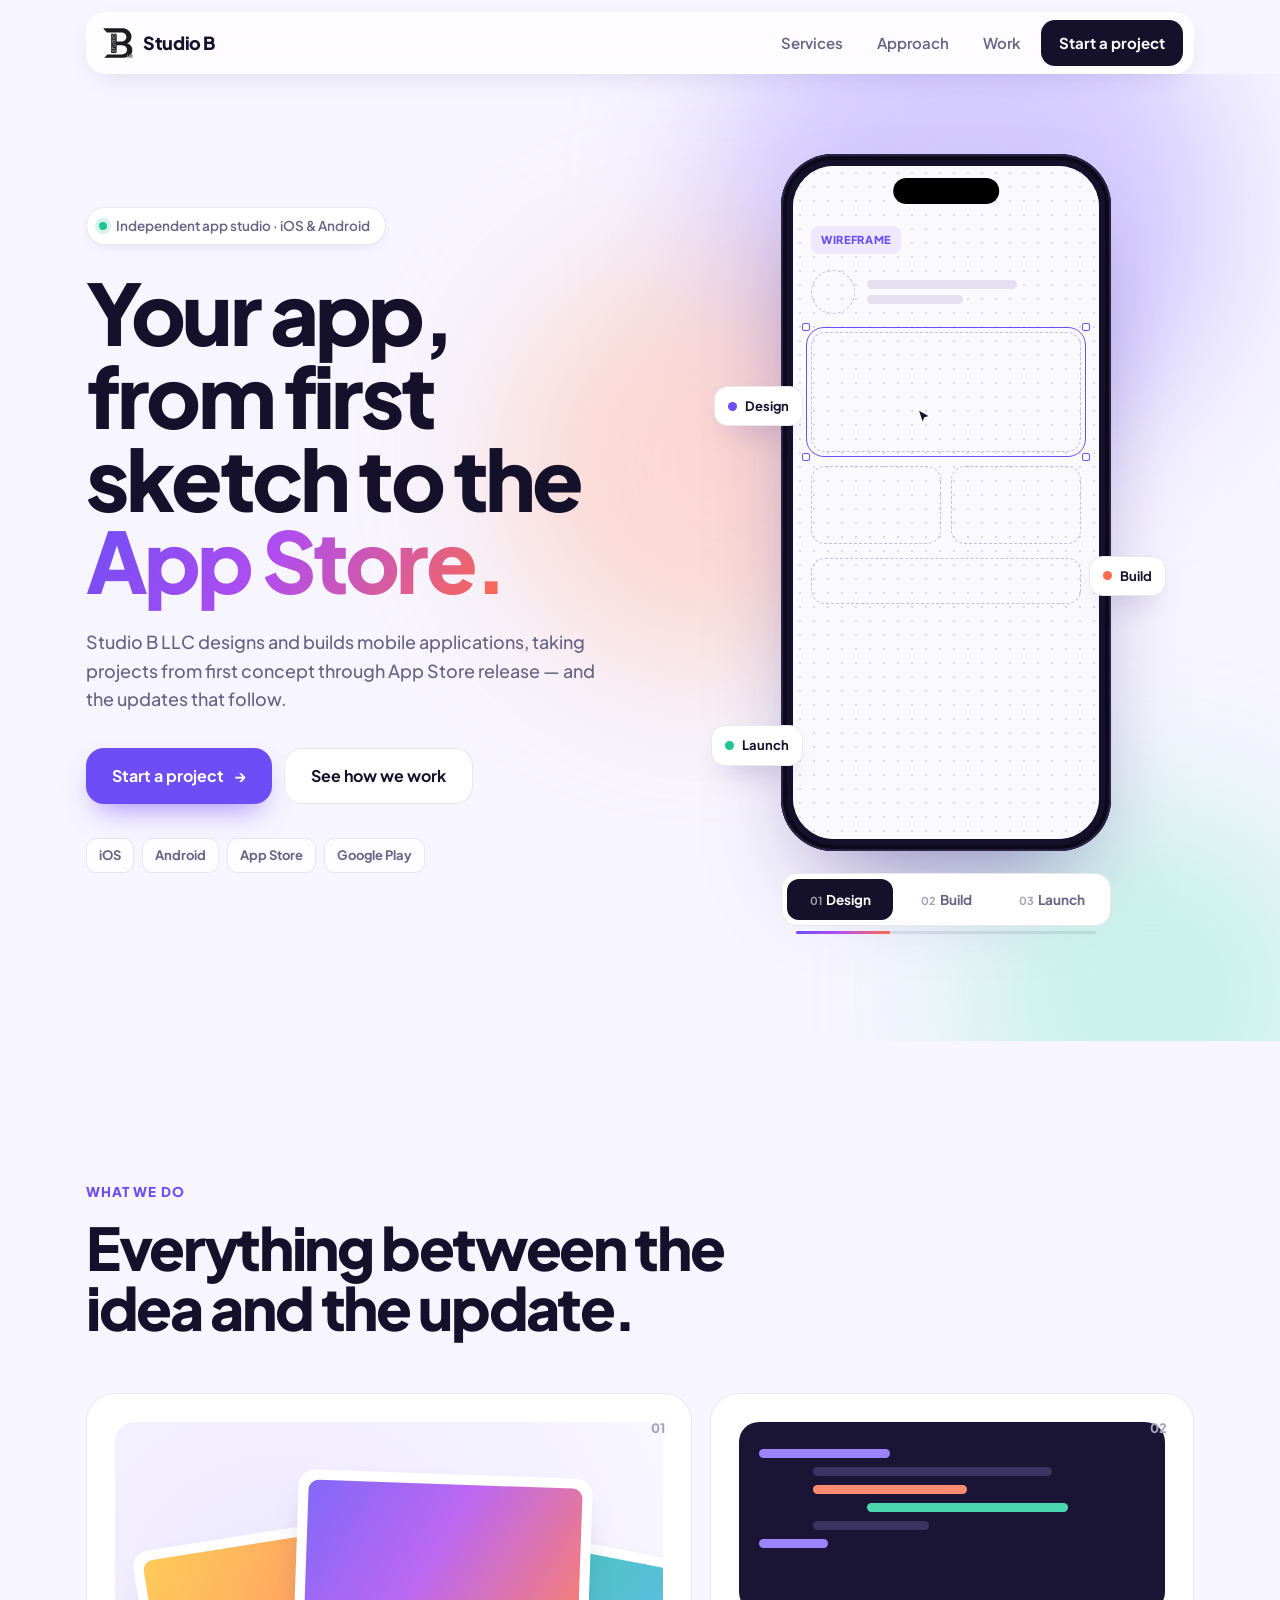
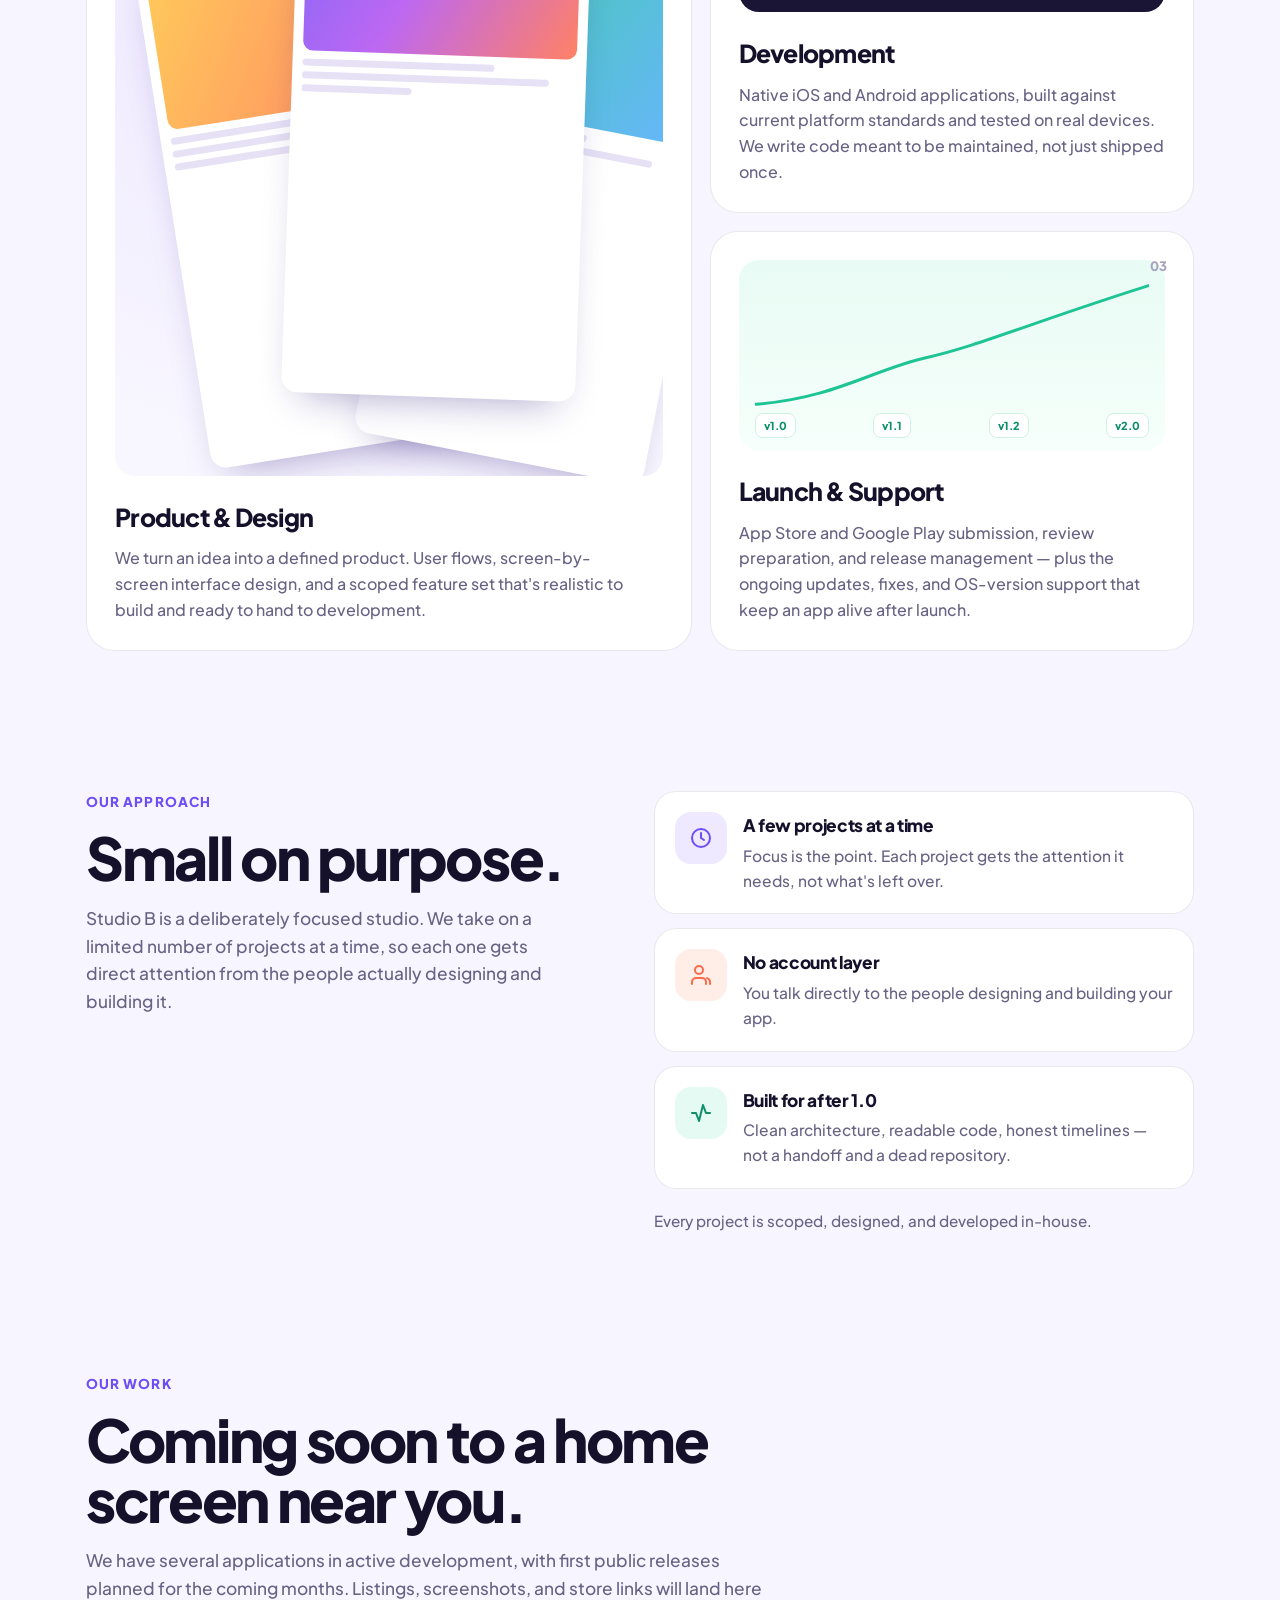
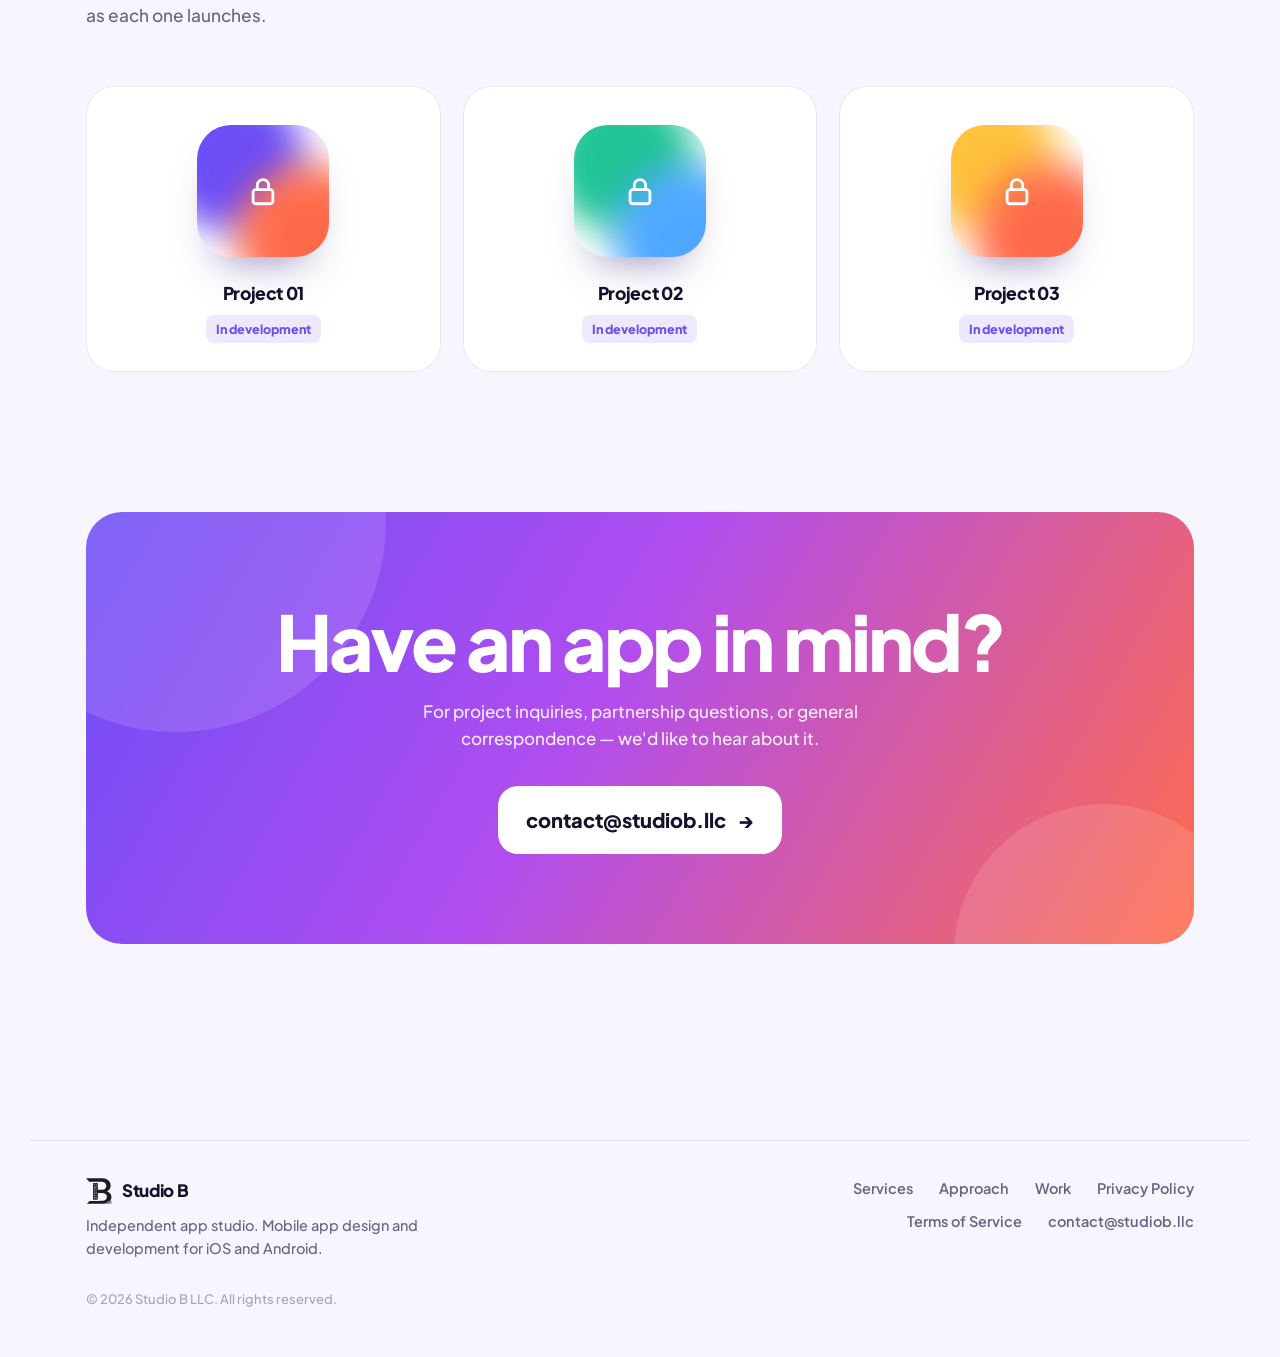
==== index.html @ fb76fb8b "Add Studio B LLC website (Stage design) Static site for www.studiob.llc, hosted on GitHub Pages: - H" ====
<!DOCTYPE html>
<html lang="en">
<head>
<meta charset="utf-8">
<meta name="viewport" content="width=device-width, initial-scale=1">
<title>Studio B LLC — Mobile app design &amp; development</title>
<meta name="description" content="Studio B LLC is an independent app studio. We design and build iOS and Android apps, taking projects from first concept through App Store release and the updates that follow.">
<link rel="canonical" href="https://www.studiob.llc/">
<meta name="theme-color" content="#F7F5FF">

<link rel="icon" href="favicon.ico" sizes="48x48">
<link rel="icon" href="favicon.svg" type="image/svg+xml">
<link rel="apple-touch-icon" href="apple-touch-icon.png">

<meta property="og:type" content="website">
<meta property="og:site_name" content="Studio B LLC">
<meta property="og:title" content="Studio B LLC — Your app, from first sketch to the App Store">
<meta property="og:description" content="An independent app studio designing and building iOS and Android apps — from first concept through release, and the updates that follow.">
<meta property="og:url" content="https://www.studiob.llc/">
<meta property="og:image" content="https://www.studiob.llc/assets/img/og-image.png">
<meta property="og:image:width" content="1200">
<meta property="og:image:height" content="630">
<meta property="og:image:alt" content="Studio B LLC logo beside the line: Your app, from first sketch to the App Store.">
<meta name="twitter:card" content="summary_large_image">

<link rel="preconnect" href="https://fonts.googleapis.com">
<link rel="preconnect" href="https://fonts.gstatic.com" crossorigin>
<link href="https://fonts.googleapis.com/css2?family=Plus+Jakarta+Sans:wght@400;500;600;700;800&amp;display=swap" rel="stylesheet">
<link rel="stylesheet" href="assets/css/site.css">
<script>document.documentElement.classList.add('js')</script>
<script src="assets/js/site.js" defer></script>
<script src="assets/js/home.js" defer></script>

<script type="application/ld+json">
{
  "@context": "https://schema.org",
  "@type": "Organization",
  "name": "Studio B LLC",
  "url": "https://www.studiob.llc/",
  "logo": "https://www.studiob.llc/logo.png",
  "email": "contact@studiob.llc",
  "description": "Independent app studio designing and building iOS and Android applications."
}
</script>
</head>
<body>
<a class="skip" href="#main">Skip to content</a>

<header class="nav">
  <div class="nav-in">
    <a href="./" class="brand" aria-label="Studio B LLC, home"><img src="assets/mark-two-tone.svg" alt="" width="30" height="30"><span>Studio B</span></a>
    <nav class="links" aria-label="Primary">
      <a href="#services">Services</a><a href="#approach">Approach</a><a href="#work">Work</a>
      <a class="cta" href="mailto:contact@studiob.llc?subject=Project%20inquiry">Start a project</a>
    </nav>
  </div>
</header>

<main id="main">
<section class="hero">
  <div class="blobs" aria-hidden="true"><i></i><i></i><i></i></div>
  <div class="wrap hero-grid">
    <div>
      <p class="chip"><span class="live" aria-hidden="true"></span>Independent app studio · iOS &amp; Android</p>
      <h1>Your app, from first sketch to the <span class="grad-text">App Store.</span></h1>
      <p class="lede">Studio B LLC designs and builds mobile applications, taking projects from first concept through App Store release — and the updates that follow.</p>
      <div class="ctas">
        <a class="btn btn-primary" href="mailto:contact@studiob.llc?subject=Project%20inquiry">Start a project <span aria-hidden="true">→</span></a>
        <a class="btn btn-soft" href="#services">See how we work</a>
      </div>
      <ul class="plats" aria-label="Platforms">
        <li>iOS</li><li>Android</li><li>App Store</li><li>Google Play</li>
      </ul>
    </div>

    <div class="stagebox">
      <p class="sr-only">Animated illustration of an app moving from a wireframe design, to a built interface, to store review. The buttons below it show each stage; choosing one stops the animation.</p>
      <div class="float f1" aria-hidden="true"><i></i>Design</div>
      <div class="float f2" aria-hidden="true"><i></i>Build</div>
      <div class="float f3" aria-hidden="true"><i></i>Launch</div>
      <div class="phone" aria-hidden="true">
        <div class="island"></div>
        <div class="screen">
          <div class="st st-design on">
            <span class="st-label">Wireframe</span>
            <div class="wf-row"><div class="wf wf-av d1"></div><div class="wf-lines"><i class="d1"></i><i class="d2"></i></div></div>
            <div class="wf wf-hero d2"><div class="sel"><b></b><b></b><b></b><b></b></div></div>
            <div class="wf-grid"><div class="wf d3"></div><div class="wf d4"></div></div>
            <div class="wf wf-btn d5"></div>
            <svg class="cursor" viewBox="0 0 24 24"><path d="M4 2l16 9-7 2-3 7z" fill="#15112B" stroke="#fff" stroke-width="1.5"/></svg>
          </div>
          <div class="st st-build">
            <span class="st-label">Building</span>
            <div class="ui-top"><div class="ui-av"></div><div><b>Good morning</b><small>Here's your week</small></div></div>
            <div class="ui-hero"><small>This week</small><strong>12.4k</strong><div class="bars"><i></i><i></i><i></i><i></i><i></i></div></div>
            <div class="ui-grid"><div class="ui-tile t1">Sync<div class="tog"></div></div><div class="ui-tile t2">Streak<b>7 days</b></div></div>
            <div class="ui-btn">Continue</div>
            <div class="toast"><i>✓</i>Build succeeded · iOS &amp; Android</div>
          </div>
          <div class="st st-launch">
            <span class="st-label">Store review</span>
            <div class="listing">
              <div class="appicon"><svg viewBox="0 0 24 24"><path d="M12 2l2.4 6.6L21 11l-6.6 2.4L12 20l-2.4-6.6L3 11l6.6-2.4z"/></svg></div>
              <div><b>Your App</b><small>iOS · Android</small></div><span class="get">GET</span>
            </div>
            <ul class="checks">
              <li><i>✓</i>Store screenshots</li>
              <li><i>✓</i>Privacy details</li>
              <li><i>✓</i>Release notes</li>
              <li><i>✓</i>Submitted for review</li>
            </ul>
            <div class="status">Ready to ship</div>
            <div class="confetti"></div>
          </div>
        </div>
      </div>
      <div class="switch" role="group" aria-label="Show demo stage">
        <span class="pill" aria-hidden="true"></span>
        <button type="button" aria-pressed="true"><span aria-hidden="true">01</span>Design</button>
        <button type="button" aria-pressed="false"><span aria-hidden="true">02</span>Build</button>
        <button type="button" aria-pressed="false"><span aria-hidden="true">03</span>Launch</button>
        <span class="prog" aria-hidden="true"><i></i></span>
      </div>
    </div>
  </div>
</section>

<section class="section" id="services" aria-labelledby="services-h">
  <div class="wrap">
    <div data-reveal>
      <p class="eyebrow">What we do</p>
      <h2 id="services-h">Everything between the idea and the update.</h2>
    </div>
    <div class="bento">
      <article class="b b1" data-reveal>
        <span class="num" aria-hidden="true">01</span>
        <div class="art" aria-hidden="true">
          <div class="sheetcard sc1"><div class="blk"></div><i style="width:80%"></i><i style="width:55%"></i><i style="width:70%"></i></div>
          <div class="sheetcard sc2"><div class="blk"></div><i style="width:70%"></i><i style="width:90%"></i><i style="width:40%"></i></div>
          <div class="sheetcard sc3"><div class="blk"></div><i style="width:60%"></i><i style="width:85%"></i><i style="width:50%"></i></div>
        </div>
        <h3>Product &amp; Design</h3>
        <p>We turn an idea into a defined product. User flows, screen-by-screen interface design, and a scoped feature set that's realistic to build and ready to hand to development.</p>
      </article>
      <article class="b b2" data-reveal>
        <span class="num" aria-hidden="true">02</span>
        <div class="art code" aria-hidden="true">
          <i class="k" style="width:34%"></i><i class="g" style="width:62%;margin-left:14%"></i><i class="s" style="width:40%;margin-left:14%"></i>
          <i class="m" style="width:52%;margin-left:28%"></i><i class="g" style="width:30%;margin-left:14%"></i><i class="k" style="width:18%"></i>
        </div>
        <h3>Development</h3>
        <p>Native iOS and Android applications, built against current platform standards and tested on real devices. We write code meant to be maintained, not just shipped once.</p>
      </article>
      <article class="b b3" data-reveal>
        <span class="num" aria-hidden="true">03</span>
        <div class="art" aria-hidden="true">
          <svg viewBox="0 0 300 120" preserveAspectRatio="none"><path d="M0 110 C60 105 90 80 130 70 S210 40 300 8" fill="none" stroke="#1FC495" stroke-width="3" stroke-linecap="round" vector-effect="non-scaling-stroke"/></svg>
          <div class="vers"><span>v1.0</span><span>v1.1</span><span>v1.2</span><span>v2.0</span></div>
        </div>
        <h3>Launch &amp; Support</h3>
        <p>App Store and Google Play submission, review preparation, and release management — plus the ongoing updates, fixes, and OS-version support that keep an app alive after launch.</p>
      </article>
    </div>
  </div>
</section>

<section class="section tight" id="approach" aria-labelledby="approach-h">
  <div class="wrap ap">
    <div data-reveal>
      <p class="eyebrow">Our approach</p>
      <h2 id="approach-h">Small on purpose.</h2>
      <p class="sec-sub">Studio B is a deliberately focused studio. We take on a limited number of projects at a time, so each one gets direct attention from the people actually designing and building it.</p>
    </div>
    <div class="feats" data-reveal>
      <div class="feat">
        <div class="ic" aria-hidden="true"><svg viewBox="0 0 24 24"><circle cx="12" cy="12" r="9"/><path d="M12 7v5l3 2"/></svg></div>
        <div><h3>A few projects at a time</h3><p>Focus is the point. Each project gets the attention it needs, not what's left over.</p></div>
      </div>
      <div class="feat">
        <div class="ic" aria-hidden="true"><svg viewBox="0 0 24 24"><path d="M17 21v-2a4 4 0 0 0-4-4H7a4 4 0 0 0-4 4v2"/><circle cx="10" cy="7" r="4"/><path d="M21 21v-2a4 4 0 0 0-3-3.9"/></svg></div>
        <div><h3>No account layer</h3><p>You talk directly to the people designing and building your app.</p></div>
      </div>
      <div class="feat">
        <div class="ic" aria-hidden="true"><svg viewBox="0 0 24 24"><path d="M3 12h4l3 8 4-16 3 8h4"/></svg></div>
        <div><h3>Built for after 1.0</h3><p>Clean architecture, readable code, honest timelines — not a handoff and a dead repository.</p></div>
      </div>
      <p class="inhouse">Every project is scoped, designed, and developed in-house.</p>
    </div>
  </div>
</section>

<section class="section tight" id="work" aria-labelledby="work-h">
  <div class="wrap">
    <div data-reveal>
      <p class="eyebrow">Our work</p>
      <h2 id="work-h">Coming soon to a home screen near you.</h2>
      <p class="sec-sub">We have several applications in active development, with first public releases planned for the coming months. Listings, screenshots, and store links will land here as each one launches.</p>
    </div>
    <ul class="icons">
      <li class="proj" data-reveal><div class="squircle p1" aria-hidden="true"><i></i><i></i><svg viewBox="0 0 24 24"><rect x="5" y="11" width="14" height="10" rx="2"/><path d="M8 11V8a4 4 0 0 1 8 0v3"/></svg></div><h3>Project 01</h3><span class="tag">In development</span></li>
      <li class="proj" data-reveal><div class="squircle p2" aria-hidden="true"><i></i><i></i><svg viewBox="0 0 24 24"><rect x="5" y="11" width="14" height="10" rx="2"/><path d="M8 11V8a4 4 0 0 1 8 0v3"/></svg></div><h3>Project 02</h3><span class="tag">In development</span></li>
      <li class="proj" data-reveal><div class="squircle p3" aria-hidden="true"><i></i><i></i><svg viewBox="0 0 24 24"><rect x="5" y="11" width="14" height="10" rx="2"/><path d="M8 11V8a4 4 0 0 1 8 0v3"/></svg></div><h3>Project 03</h3><span class="tag">In development</span></li>
    </ul>
  </div>
</section>

<section class="section tight" id="contact" aria-labelledby="contact-h">
  <div class="wrap">
    <div class="cta-card" data-reveal>
      <h2 id="contact-h">Have an app in mind?</h2>
      <p>For project inquiries, partnership questions, or general correspondence — we'd like to hear about it.</p>
      <a class="mailbtn" href="mailto:contact@studiob.llc">contact@studiob.llc <span aria-hidden="true">→</span></a>
    </div>
  </div>
</section>
</main>

<footer class="foot">
  <div class="wrap foot-in">
    <div>
      <a class="brand" href="./"><img src="assets/mark-two-tone.svg" alt="" width="26" height="26"><span>Studio B</span></a>
      <p class="foot-tag">Independent app studio. Mobile app design and development for iOS and Android.</p>
    </div>
    <nav aria-label="Footer">
      <a href="#services">Services</a><a href="#approach">Approach</a><a href="#work">Work</a>
      <a href="privacy-policy">Privacy Policy</a><a href="terms-of-service">Terms of Service</a>
      <a href="mailto:contact@studiob.llc">contact@studiob.llc</a>
    </nav>
    <p class="foot-legal">© <span data-year>2026</span> Studio B LLC. All rights reserved.</p>
  </div>
</footer>
</body>
</html>
---- assets/css/site.css ----
/* Studio B LLC — site styles
   Shared tokens and chrome first, then the home page, then the legal pages. */

:root{
  --bg:#F7F5FF; --card:#FFFFFF; --ink:#15112B; --mut:#686384; --faint:#A7A2C0; --line:rgba(21,17,43,.09);
  --violet:#6D4DF6; --violet-2:#9A84FF; --coral:#FF6B4A; --mint:#1FC495; --mint-ink:#0E8F6A; --sun:#FFC23D; --sky:#4EA8FF;
  --grad:linear-gradient(120deg,var(--violet) 0%,#B04DF0 45%,var(--coral) 100%);
  --ease:cubic-bezier(.22,.8,.25,1); --spring:cubic-bezier(.34,1.56,.64,1);
  --max:1220px; --gut:clamp(18px,4.5vw,56px); --nav-h:86px;
}

/* ---------- base ---------- */
*{box-sizing:border-box;margin:0;padding:0}
html{scroll-behavior:smooth;-webkit-text-size-adjust:100%}
body{background:var(--bg);color:var(--ink);font:500 17px/1.6 "Plus Jakarta Sans",system-ui,-apple-system,"Segoe UI",sans-serif;
  -webkit-font-smoothing:antialiased;overflow-x:clip}
a{color:inherit;text-decoration:none}
button{font:inherit;color:inherit;background:none;border:0;cursor:pointer}
img,svg{display:block}
::selection{background:var(--violet);color:#fff}
:focus-visible{outline:3px solid var(--violet);outline-offset:3px;border-radius:8px}
.wrap{max-width:var(--max);margin:0 auto;padding:0 var(--gut)}
.grad-text{background:var(--grad);-webkit-background-clip:text;background-clip:text;color:transparent}
.sr-only{position:absolute;width:1px;height:1px;overflow:hidden;clip:rect(0 0 0 0);white-space:nowrap}
[id]{scroll-margin-top:var(--nav-h)}

.skip{position:absolute;left:16px;top:-60px;z-index:100;background:var(--ink);color:#fff;font-weight:700;padding:10px 16px;border-radius:12px;transition:top .2s}
.skip:focus{top:16px}

/* ---------- nav ---------- */
.nav{position:sticky;top:12px;z-index:50;margin:12px auto 0;max-width:calc(var(--max) - 2 * var(--gut) + 40px);padding:0 20px}
.nav-in{display:flex;align-items:center;justify-content:space-between;height:62px;padding:0 10px 0 16px;border-radius:20px;
  background:rgba(255,255,255,.72);backdrop-filter:blur(16px) saturate(160%);-webkit-backdrop-filter:blur(16px) saturate(160%);
  border:1px solid rgba(255,255,255,.8);box-shadow:0 8px 30px -12px rgba(40,20,120,.18)}
.brand{display:flex;align-items:center;gap:10px;font-weight:800;letter-spacing:-.02em;font-size:18px}
.brand img{width:30px;height:30px}
.links{display:flex;align-items:center;gap:6px;font-size:15px;font-weight:600;color:var(--mut)}
.links a:not(.cta){padding:8px 14px;border-radius:12px;transition:background .2s,color .2s}
.links a:not(.cta):hover{background:rgba(109,77,246,.08);color:var(--violet)}
.cta{background:var(--ink);color:#fff;padding:11px 18px;border-radius:14px;font-weight:700;white-space:nowrap;
  transition:transform .3s var(--spring),background .3s}
.cta:hover{transform:translateY(-2px);background:var(--violet)}

/* ---------- buttons & small parts ---------- */
.btn{display:inline-flex;align-items:center;gap:10px;height:56px;padding:0 26px;border-radius:18px;font-weight:700;font-size:16px;
  transition:transform .35s var(--spring),box-shadow .35s}
.btn-primary{background:var(--violet);color:#fff;box-shadow:0 14px 30px -12px rgba(109,77,246,.7)}
.btn-primary:hover{transform:translateY(-3px);box-shadow:0 20px 40px -14px rgba(109,77,246,.8)}
.btn-soft{background:#fff;border:1px solid var(--line)}
.btn-soft:hover{transform:translateY(-3px)}
.chip{display:inline-flex;align-items:center;gap:9px;background:#fff;border:1px solid var(--line);padding:7px 15px 7px 12px;border-radius:999px;
  font-size:13.5px;font-weight:600;color:var(--mut);box-shadow:0 4px 14px -8px rgba(40,20,120,.25)}
.chip .live{width:8px;height:8px;border-radius:50%;background:var(--mint);box-shadow:0 0 0 4px rgba(31,196,149,.18)}
.eyebrow{font-size:13.5px;font-weight:800;letter-spacing:.08em;text-transform:uppercase;color:var(--violet);margin-bottom:14px}
h2{font-weight:800;font-size:clamp(2.1rem,4.6vw,3.8rem);line-height:1.02;letter-spacing:-.04em;max-width:17ch}
.sec-sub{color:var(--mut);max-width:52ch;margin-top:18px;font-size:1.08rem}
.section{padding:clamp(80px,11vw,140px) 0}
.section.tight{padding-top:0}

/* ---------- footer ---------- */
.foot{padding:56px 0 48px;color:var(--mut);font-size:14.5px;font-weight:600}
.foot-in{display:grid;grid-template-columns:1.4fr 1fr;gap:28px 40px;align-items:start;padding-top:36px;border-top:1px solid var(--line)}
.foot .brand{color:var(--ink);font-size:17px}
.foot .brand img{width:26px;height:26px}
.foot-tag{margin-top:10px;max-width:36ch;font-weight:500}
.foot nav{display:flex;flex-wrap:wrap;gap:10px 26px;justify-content:flex-end}
.foot nav a{transition:color .2s}
.foot nav a:hover{color:var(--violet)}
.foot-legal{grid-column:1/-1;font-size:13px;font-weight:500;color:var(--faint)}

/* ---------- reveal ---------- */
.js [data-reveal]{opacity:0;transform:translateY(30px);transition:opacity .8s var(--ease),transform .8s var(--ease)}
.js [data-reveal].in{opacity:1;transform:none}

/* =====================================================================
   HOME
   ===================================================================== */
.hero{position:relative;padding:clamp(40px,7vw,80px) 0 clamp(70px,9vw,120px);overflow:hidden}
.blobs{position:absolute;inset:0;z-index:-1;pointer-events:none}
.blobs i{position:absolute;border-radius:50%;filter:blur(70px);opacity:.55;animation:float 18s ease-in-out infinite alternate}
.blobs i:nth-child(1){width:520px;height:520px;background:#B7A8FF;top:-120px;right:4%}
.blobs i:nth-child(2){width:420px;height:420px;background:#FFC1B0;top:180px;right:28%;animation-delay:-6s}
.blobs i:nth-child(3){width:380px;height:380px;background:#A6F0DA;bottom:-140px;right:-60px;animation-delay:-11s}
@keyframes float{to{transform:translate(-40px,50px) scale(1.12)}}
.hero-grid{display:grid;grid-template-columns:1.05fr .95fr;gap:clamp(30px,5vw,70px);align-items:center}
.hero h1{font-weight:800;font-size:clamp(2.8rem,6.6vw,5.6rem);line-height:.98;letter-spacing:-.045em;margin-top:26px}
.lede{font-size:clamp(1.05rem,1.4vw,1.2rem);color:var(--mut);max-width:40ch;margin-top:26px;font-weight:500}
.ctas{display:flex;flex-wrap:wrap;gap:12px;margin-top:34px}
.plats{display:flex;flex-wrap:wrap;gap:8px;margin-top:34px;list-style:none}
.plats li{font-size:13px;font-weight:700;color:var(--mut);background:rgba(255,255,255,.7);border:1px solid var(--line);padding:6px 12px;border-radius:10px}

/* the demo phone */
.stagebox{position:relative;justify-self:center;width:min(330px,80vw)}
.float{position:absolute;z-index:3;background:#fff;border:1px solid var(--line);border-radius:14px;padding:9px 13px;font-size:13px;font-weight:700;
  box-shadow:0 14px 30px -14px rgba(40,20,120,.35);display:flex;align-items:center;gap:8px;animation:bob 6s ease-in-out infinite}
.float i{width:9px;height:9px;border-radius:50%}
.f1{top:30%;right:calc(100% - 22px)}.f1 i{background:var(--violet)}
.f2{top:52%;left:calc(100% - 22px);animation-delay:-2s}.f2 i{background:var(--coral)}
.f3{top:74%;right:calc(100% - 22px);animation-delay:-4s}.f3 i{background:var(--mint)}
@keyframes bob{50%{transform:translateY(-10px)}}
.phone{position:relative;aspect-ratio:9/19;border-radius:52px;padding:12px;background:#15112B;
  box-shadow:0 50px 100px -40px rgba(40,20,120,.55),inset 0 0 0 2px #2a2447,inset 0 0 0 6px #0c0a1a}
.island{position:absolute;top:24px;left:50%;transform:translateX(-50%);width:32%;height:26px;border-radius:14px;background:#000;z-index:5}
.screen{position:relative;height:100%;border-radius:41px;overflow:hidden;background:#fff}
.st{position:absolute;inset:0;padding:58px 18px 22px;opacity:0;transform:translateY(14px) scale(.98);transition:opacity .6s var(--ease),transform .6s var(--ease)}
.st.on{opacity:1;transform:none}
.st-label{display:inline-block;font-size:11px;font-weight:800;letter-spacing:.06em;text-transform:uppercase;padding:5px 10px;border-radius:8px;margin-bottom:16px}

/* stage 01: wireframe */
.st-design{background:#FAFAFE;background-image:radial-gradient(#DAD6EC 1px,transparent 1px);background-size:14px 14px}
.st-design .st-label{background:#EEE9FF;color:var(--violet)}
.wf{border:1.5px dashed #C4BEDD;border-radius:14px}
.wf-row{display:flex;align-items:center;gap:12px;margin-bottom:18px}
.wf-av{width:44px;height:44px;border-radius:50%;flex:none}
.wf-lines{flex:1}
.wf-lines i{display:block;height:9px;border-radius:5px;background:#E4E0F2;margin:6px 0}
.wf-lines i:nth-child(1){width:70%}.wf-lines i:nth-child(2){width:45%}
.wf-hero{height:120px;margin-bottom:14px;position:relative}
.sel{position:absolute;inset:-6px;border:1.5px solid var(--violet);border-radius:18px;opacity:0}
.st-design.on .sel{animation:sel .5s .9s forwards}
@keyframes sel{to{opacity:1}}
.sel b{position:absolute;width:8px;height:8px;background:#fff;border:1.5px solid var(--violet);border-radius:2px}
.sel b:nth-child(1){top:-5px;left:-5px}.sel b:nth-child(2){top:-5px;right:-5px}.sel b:nth-child(3){bottom:-5px;left:-5px}.sel b:nth-child(4){bottom:-5px;right:-5px}
.wf-grid{display:grid;grid-template-columns:1fr 1fr;gap:10px;margin-bottom:14px}
.wf-grid .wf{height:78px}
.wf-btn{height:46px;border-radius:14px}
.cursor{position:absolute;width:18px;height:18px;left:62%;top:44%;z-index:4}
.st-design.on .cursor{animation:cur 3.4s var(--ease) forwards}
@keyframes cur{0%{left:70%;top:70%}40%{left:40%;top:36%}100%{left:40%;top:36%}}
.st-design .wf,.st-design .wf-lines i{opacity:0;transform:scale(.96)}
.st-design.on .wf,.st-design.on .wf-lines i{animation:pop .45s var(--spring) forwards}
.st-design.on .d1{animation-delay:.05s}.st-design.on .d2{animation-delay:.18s}.st-design.on .d3{animation-delay:.3s}
.st-design.on .d4{animation-delay:.42s}.st-design.on .d5{animation-delay:.54s}
@keyframes pop{to{opacity:1;transform:none}}

/* stage 02: built UI */
.st-build{background:#fff}
.st-build .st-label{background:#FFEDE8;color:var(--coral)}
.ui-top{display:flex;align-items:center;gap:12px;margin-bottom:16px}
.ui-av{width:44px;height:44px;border-radius:50%;background:var(--grad);flex:none}
.ui-top b{display:block;font-size:15px;font-weight:800;letter-spacing:-.02em;line-height:1.2}
.ui-top small{font-size:11.5px;color:var(--mut)}
.ui-hero{height:120px;border-radius:18px;background:var(--grad);margin-bottom:14px;padding:14px;color:#fff;position:relative;overflow:hidden}
.ui-hero small{font-size:10.5px;font-weight:700;opacity:.8;letter-spacing:.04em;text-transform:uppercase}
.ui-hero strong{display:block;font-size:26px;font-weight:800;letter-spacing:-.03em;margin-top:2px}
.bars{position:absolute;right:14px;bottom:14px;display:flex;align-items:flex-end;gap:5px;height:56px}
.bars i{width:9px;border-radius:4px;background:rgba(255,255,255,.85);height:0;transition:height .8s var(--spring)}
.st-build.on .bars i:nth-child(1){height:40%}.st-build.on .bars i:nth-child(2){height:70%;transition-delay:.08s}
.st-build.on .bars i:nth-child(3){height:52%;transition-delay:.16s}.st-build.on .bars i:nth-child(4){height:92%;transition-delay:.24s}
.st-build.on .bars i:nth-child(5){height:66%;transition-delay:.32s}
.ui-grid{display:grid;grid-template-columns:1fr 1fr;gap:10px;margin-bottom:14px}
.ui-tile{height:78px;border-radius:16px;padding:11px;font-size:11px;font-weight:700;display:flex;flex-direction:column;justify-content:space-between}
.t1{background:#E7FBF4;color:var(--mint-ink)}.t2{background:#FFF4DA;color:#A6700A}
.ui-tile b{font-size:19px;letter-spacing:-.02em}
.tog{width:34px;height:20px;border-radius:10px;background:var(--mint-ink);position:relative;align-self:flex-end}
.tog::after{content:"";position:absolute;right:3px;top:3px;width:14px;height:14px;border-radius:50%;background:#fff}
.ui-btn{height:46px;border-radius:14px;background:var(--ink);color:#fff;display:grid;place-items:center;font-size:13px;font-weight:800}
.toast{position:absolute;left:18px;right:18px;bottom:20px;background:var(--ink);color:#fff;border-radius:14px;padding:10px 12px;font-size:11.5px;font-weight:700;
  display:flex;align-items:center;gap:8px;opacity:0;transform:translateY(12px);transition:opacity .5s var(--spring) 1.2s,transform .5s var(--spring) 1.2s}
.st-build.on .toast{opacity:1;transform:none}
.toast i{width:18px;height:18px;border-radius:50%;background:var(--mint);display:grid;place-items:center;font-style:normal;font-size:11px;flex:none}

/* stage 03: store review */
.st-launch{background:linear-gradient(180deg,#F4F1FF,#fff 55%)}
.st-launch .st-label{background:#E5FAF3;color:var(--mint-ink)}
.listing{display:flex;gap:14px;align-items:center;background:#fff;border:1px solid var(--line);border-radius:20px;padding:14px;margin-bottom:14px;
  box-shadow:0 12px 30px -18px rgba(40,20,120,.35)}
.appicon{width:64px;height:64px;border-radius:17px;background:var(--grad);flex:none;display:grid;place-items:center;box-shadow:inset 0 1px 0 rgba(255,255,255,.4)}
.appicon svg{width:30px;height:30px;fill:#fff}
.listing b{display:block;font-size:15px;font-weight:800;letter-spacing:-.02em}
.listing small{font-size:11px;color:var(--mut)}
.get{margin-left:auto;background:#EEE9FF;color:var(--violet);font-weight:800;font-size:12px;padding:7px 14px;border-radius:999px}
.checks{list-style:none;background:#fff;border:1px solid var(--line);border-radius:18px;padding:6px 14px}
.checks li{display:flex;align-items:center;gap:10px;padding:10px 0;font-size:12.5px;font-weight:700;border-bottom:1px solid var(--line);opacity:.35;transition:opacity .4s}
.checks li:last-child{border-bottom:0}
.checks li i{width:20px;height:20px;border-radius:50%;border:2px solid #D8D3EA;flex:none;display:grid;place-items:center;font-style:normal;font-size:11px;
  color:transparent;transition:background .35s var(--spring),border-color .35s,color .35s}
.st-launch.on .checks li{opacity:1}
.st-launch.on .checks li i{background:var(--mint);border-color:var(--mint);color:#fff}
.st-launch.on .checks li:nth-child(1),.st-launch.on .checks li:nth-child(1) i{transition-delay:.3s}
.st-launch.on .checks li:nth-child(2),.st-launch.on .checks li:nth-child(2) i{transition-delay:.7s}
.st-launch.on .checks li:nth-child(3),.st-launch.on .checks li:nth-child(3) i{transition-delay:1.1s}
.st-launch.on .checks li:nth-child(4),.st-launch.on .checks li:nth-child(4) i{transition-delay:1.5s}
.status{margin-top:14px;text-align:center;font-size:12px;font-weight:800;color:var(--mint-ink);background:#E5FAF3;border-radius:12px;padding:10px;
  opacity:0;transform:scale(.9);transition:opacity .5s var(--spring) 1.9s,transform .5s var(--spring) 1.9s}
.st-launch.on .status{opacity:1;transform:none}
.confetti{position:absolute;inset:0;pointer-events:none;overflow:hidden}
.confetti i{position:absolute;top:-10px;width:7px;height:11px;border-radius:2px;opacity:0}
.st-launch.on .confetti i{animation:fall 1.8s 2s ease-in forwards}
@keyframes fall{0%{opacity:1;transform:translateY(0) rotate(0)}100%{opacity:0;transform:translateY(520px) rotate(540deg)}}

/* stage switcher */
.switch{position:relative;display:grid;grid-template-columns:repeat(3,1fr);margin-top:22px;background:#fff;border:1px solid var(--line);border-radius:16px;padding:5px}
.switch button{position:relative;z-index:1;padding:10px 6px;border-radius:12px;font-size:13.5px;font-weight:700;color:var(--mut);transition:color .3s}
.switch button span{font-size:11px;opacity:.6;margin-right:4px}
.switch button[aria-pressed="true"]{color:#fff}
.switch .pill{position:absolute;z-index:0;top:5px;bottom:5px;left:5px;width:calc((100% - 10px) / 3);border-radius:12px;background:var(--ink);transition:transform .5s var(--spring)}
.switch .prog{position:absolute;left:14px;right:14px;bottom:-9px;height:3px;border-radius:2px;background:var(--line);overflow:hidden}
.switch .prog i{display:block;height:100%;width:0;background:var(--grad)}
.stagebox.paused .prog{opacity:0}

/* services bento */
.bento{display:grid;grid-template-columns:1.25fr 1fr;grid-template-rows:auto auto;gap:18px;margin-top:56px}
.b{position:relative;overflow:hidden;background:var(--card);border:1px solid var(--line);border-radius:28px;padding:28px;transition:transform .5s var(--spring),box-shadow .5s}
.b:hover{transform:translateY(-6px);box-shadow:0 30px 60px -30px rgba(40,20,120,.35)}
.b1{grid-row:span 2;display:flex;flex-direction:column;justify-content:flex-end;min-height:560px}
.b h3{font-size:1.55rem;font-weight:800;letter-spacing:-.03em;margin-bottom:8px}
.b p{color:var(--mut);font-size:1rem;max-width:44ch}
.num{position:absolute;z-index:2;top:24px;right:26px;font-size:13px;font-weight:800;color:var(--faint)}
.art{position:relative;height:190px;margin-bottom:22px;border-radius:20px}
.b1 .art{flex:1;min-height:260px;overflow:hidden;background:radial-gradient(circle at 30% 30%,#EDE8FF,#F8F6FF 70%)}
.sheetcard{position:absolute;height:80%;aspect-ratio:9/16;background:#fff;border-radius:16px;box-shadow:0 20px 40px -20px rgba(40,20,120,.4);padding:10px;
  transition:transform .6s var(--spring)}
.sheetcard i{display:block;height:7px;border-radius:4px;background:#E6E1F5;margin:6px 0}
.sheetcard .blk{height:34%;border-radius:10px;background:var(--grad);opacity:.85;margin-bottom:8px}
.sc1{left:10%;top:16%;transform:rotate(-9deg)}.sc2{left:32%;top:8%;transform:rotate(2deg);z-index:2}.sc3{left:52%;top:18%;transform:rotate(11deg)}
.b1:hover .sc1{transform:rotate(-14deg) translateX(-10px)}.b1:hover .sc3{transform:rotate(16deg) translateX(10px)}
.sc1 .blk{background:linear-gradient(120deg,var(--sun),var(--coral))}
.sc3 .blk{background:linear-gradient(120deg,var(--mint),var(--sky))}
.b2 .art{background:#1A1535;padding:18px 20px}
.code i{display:block;height:9px;border-radius:5px;margin:9px 0;transform-origin:left;transition:transform .6s var(--ease)}
.code .k{background:#9A84FF}.code .s{background:#FF8C70}.code .g{background:#3B3460}.code .m{background:#4BD8B0}
.b2:hover .code i{transform:scaleX(1.06)}
.b3 .art{background:linear-gradient(180deg,#E8FBF4,#F6FFFB)}
.b3 .art svg{position:absolute;inset:16px 16px 34px;width:calc(100% - 32px);height:calc(100% - 50px)}
.vers{position:absolute;left:16px;right:16px;bottom:12px;display:flex;justify-content:space-between}
.vers span{font-size:11px;font-weight:800;color:var(--mint-ink);background:#fff;border:1px solid #CFF2E5;padding:3px 8px;border-radius:8px}

/* approach */
.ap{display:grid;grid-template-columns:1fr 1.1fr;gap:clamp(30px,6vw,90px);align-items:start}
.feats{display:grid;gap:14px}
.feat{display:grid;grid-template-columns:52px 1fr;gap:16px;background:#fff;border:1px solid var(--line);border-radius:22px;padding:20px}
.feat .ic{width:52px;height:52px;border-radius:16px;display:grid;place-items:center}
.feat .ic svg{width:24px;height:24px;fill:none;stroke-width:2;stroke-linecap:round;stroke-linejoin:round}
.feat:nth-child(1) .ic{background:#EEE9FF}.feat:nth-child(1) svg{stroke:var(--violet)}
.feat:nth-child(2) .ic{background:#FFEDE8}.feat:nth-child(2) svg{stroke:var(--coral)}
.feat:nth-child(3) .ic{background:#E5FAF3}.feat:nth-child(3) svg{stroke:var(--mint-ink)}
.feat h3{font-size:1.08rem;font-weight:800;letter-spacing:-.02em;margin-bottom:4px}
.feat p{color:var(--mut);font-size:.97rem}
.inhouse{margin-top:6px;color:var(--mut);font-size:.95rem}

/* work */
.icons{display:grid;grid-template-columns:repeat(3,1fr);gap:22px;margin-top:56px;list-style:none}
.proj{background:#fff;border:1px solid var(--line);border-radius:28px;padding:28px;text-align:center;transition:transform .5s var(--spring)}
.proj:hover{transform:translateY(-6px) rotate(-1deg)}
.squircle{position:relative;width:132px;height:132px;margin:10px auto 22px;border-radius:34px;overflow:hidden;box-shadow:0 24px 40px -22px rgba(40,20,120,.5)}
.squircle i{position:absolute;width:110%;height:110%;border-radius:50%;filter:blur(18px)}
.p1 i:nth-child(1){background:var(--violet);top:-30%;left:-30%}.p1 i:nth-child(2){background:var(--coral);bottom:-40%;right:-40%}
.p2 i:nth-child(1){background:var(--mint);top:-30%;left:-20%}.p2 i:nth-child(2){background:var(--sky);bottom:-40%;right:-40%}
.p3 i:nth-child(1){background:var(--sun);top:-30%;left:-30%}.p3 i:nth-child(2){background:var(--coral);bottom:-40%;right:-30%}
.squircle svg{position:absolute;inset:0;margin:auto;width:34px;height:34px;fill:none;stroke:#fff;stroke-width:2;z-index:2}
.proj h3{font-weight:800;font-size:1.1rem;letter-spacing:-.02em}
.proj .tag{display:inline-block;margin-top:8px;font-size:12.5px;font-weight:800;color:var(--violet);background:#EEE9FF;padding:4px 10px;border-radius:8px}

/* contact */
.cta-card{position:relative;overflow:hidden;isolation:isolate;border-radius:36px;background:var(--grad);color:#fff;padding:clamp(40px,7vw,90px);text-align:center}
.cta-card::before,.cta-card::after{content:"";position:absolute;z-index:-1;border-radius:50%;background:rgba(255,255,255,.12)}
.cta-card::before{width:420px;height:420px;top:-200px;left:-120px}
.cta-card::after{width:300px;height:300px;bottom:-160px;right:-60px}
.cta-card h2{margin:0 auto;max-width:14ch;color:#fff;font-size:clamp(2.4rem,6vw,5rem)}
.cta-card p{max-width:46ch;margin:18px auto 0;opacity:.9}
.mailbtn{display:inline-flex;align-items:center;gap:12px;margin-top:34px;background:#fff;color:var(--ink);
  font-weight:800;font-size:clamp(1rem,2.2vw,1.25rem);padding:18px 28px;border-radius:20px;transition:transform .35s var(--spring)}
.mailbtn:hover{transform:translateY(-4px) scale(1.02)}

/* =====================================================================
   LEGAL PAGES
   ===================================================================== */
.doc-head{position:relative;overflow:hidden;padding:clamp(48px,8vw,96px) 0 clamp(36px,5vw,56px)}
.doc-head .blobs i:nth-child(1){width:420px;height:420px;top:-200px;right:6%}
.doc-head .blobs i:nth-child(2){width:300px;height:300px;top:-60px;right:34%}
.doc-head .blobs i:nth-child(3){display:none}
.doc-head h1{font-weight:800;font-size:clamp(2.6rem,6vw,4.6rem);line-height:1;letter-spacing:-.045em}
.doc-meta{display:flex;flex-wrap:wrap;gap:8px;margin-top:22px}
.doc-meta span{font-size:13.5px;font-weight:700;color:var(--mut);background:#fff;border:1px solid var(--line);padding:6px 12px;border-radius:10px}
.doc{display:grid;grid-template-columns:260px 1fr;gap:clamp(24px,4vw,56px);align-items:start;padding-bottom:40px}
.toc{position:sticky;top:calc(var(--nav-h) + 12px);background:#fff;border:1px solid var(--line);border-radius:22px;padding:18px 14px}
.toc summary{list-style:none;display:flex;justify-content:space-between;align-items:center;cursor:pointer;
  font-size:12px;font-weight:800;letter-spacing:.08em;text-transform:uppercase;color:var(--faint);padding:0 8px}
.toc summary::-webkit-details-marker{display:none}
.toc summary::after{content:"+";font-size:18px;font-weight:700;line-height:1;color:var(--violet)}
.toc details[open] summary{padding-bottom:8px}
.toc details[open] summary::after{content:"\2013"}
@media (min-width:961px){ .toc summary{cursor:default;pointer-events:none} .toc summary::after{display:none} }
.toc ol{list-style:none;counter-reset:t}
.toc a{display:flex;gap:8px;padding:7px 8px;border-radius:10px;font-size:14px;font-weight:600;color:var(--mut);line-height:1.35;transition:background .2s,color .2s}
.toc a::before{counter-increment:t;content:counter(t);min-width:1.4em;color:var(--faint);font-weight:800}
.toc a:hover,.toc a.active{background:rgba(109,77,246,.08);color:var(--violet)}
.toc a.active::before{color:var(--violet)}
.prose{background:#fff;border:1px solid var(--line);border-radius:28px;padding:clamp(24px,4.5vw,56px);max-width:820px}
.prose .intro{font-size:1.14rem;color:var(--ink);line-height:1.65}
.prose section{padding-top:36px;margin-top:36px;border-top:1px solid var(--line)}
.prose h2{font-size:clamp(1.35rem,2.4vw,1.7rem);letter-spacing:-.03em;line-height:1.2;max-width:none;display:flex;gap:12px;align-items:baseline;margin-bottom:14px}
.prose h2 span{flex:none;font-size:.62em;font-weight:800;color:var(--violet);background:#EEE9FF;border-radius:8px;padding:3px 8px;transform:translateY(-.15em)}
.prose p{color:#433e5c;font-weight:500;line-height:1.72;margin-top:14px}
.prose p:first-of-type{margin-top:0}
.prose p b{color:var(--ink);font-weight:800}
.prose .caps{font-size:.93rem;letter-spacing:.01em;line-height:1.7}
.prose a{color:var(--violet);font-weight:700;border-bottom:1.5px solid rgba(109,77,246,.3);transition:border-color .2s}
.prose a:hover{border-color:var(--violet)}
.prose address{font-style:normal;margin-top:14px;padding:16px 18px;border-radius:16px;background:var(--bg);color:var(--ink);line-height:1.7;font-weight:600}
.doc-foot{margin-top:28px;color:var(--mut);font-size:14px;max-width:820px}
.doc-foot a{color:var(--violet);font-weight:700}

/* =====================================================================
   RESPONSIVE / MOTION
   ===================================================================== */
@media (max-width:960px){
  .hero-grid,.ap{grid-template-columns:1fr}
  .stagebox{margin-top:30px}
  .bento{grid-template-columns:1fr}
  .b1{grid-row:auto;min-height:0}
  .b1 .art{min-height:280px}
  .icons{grid-template-columns:1fr;max-width:420px}
  .links a:not(.cta){display:none}
  .doc{grid-template-columns:1fr}
  .toc{position:static}
  .foot-in{grid-template-columns:1fr}
  .foot nav{justify-content:flex-start}
}
@media (max-width:560px){
  .float{display:none}
  .nav{padding:0 12px}
  .brand span{font-size:17px}
}
@media (prefers-reduced-motion:reduce){
  html{scroll-behavior:auto}
  *,*::before,*::after{animation:none!important;transition:none!important}
  .js [data-reveal]{opacity:1;transform:none}
  .st-design .wf,.st-design .wf-lines i{opacity:1;transform:none}
  .st-design .sel{opacity:1}
}
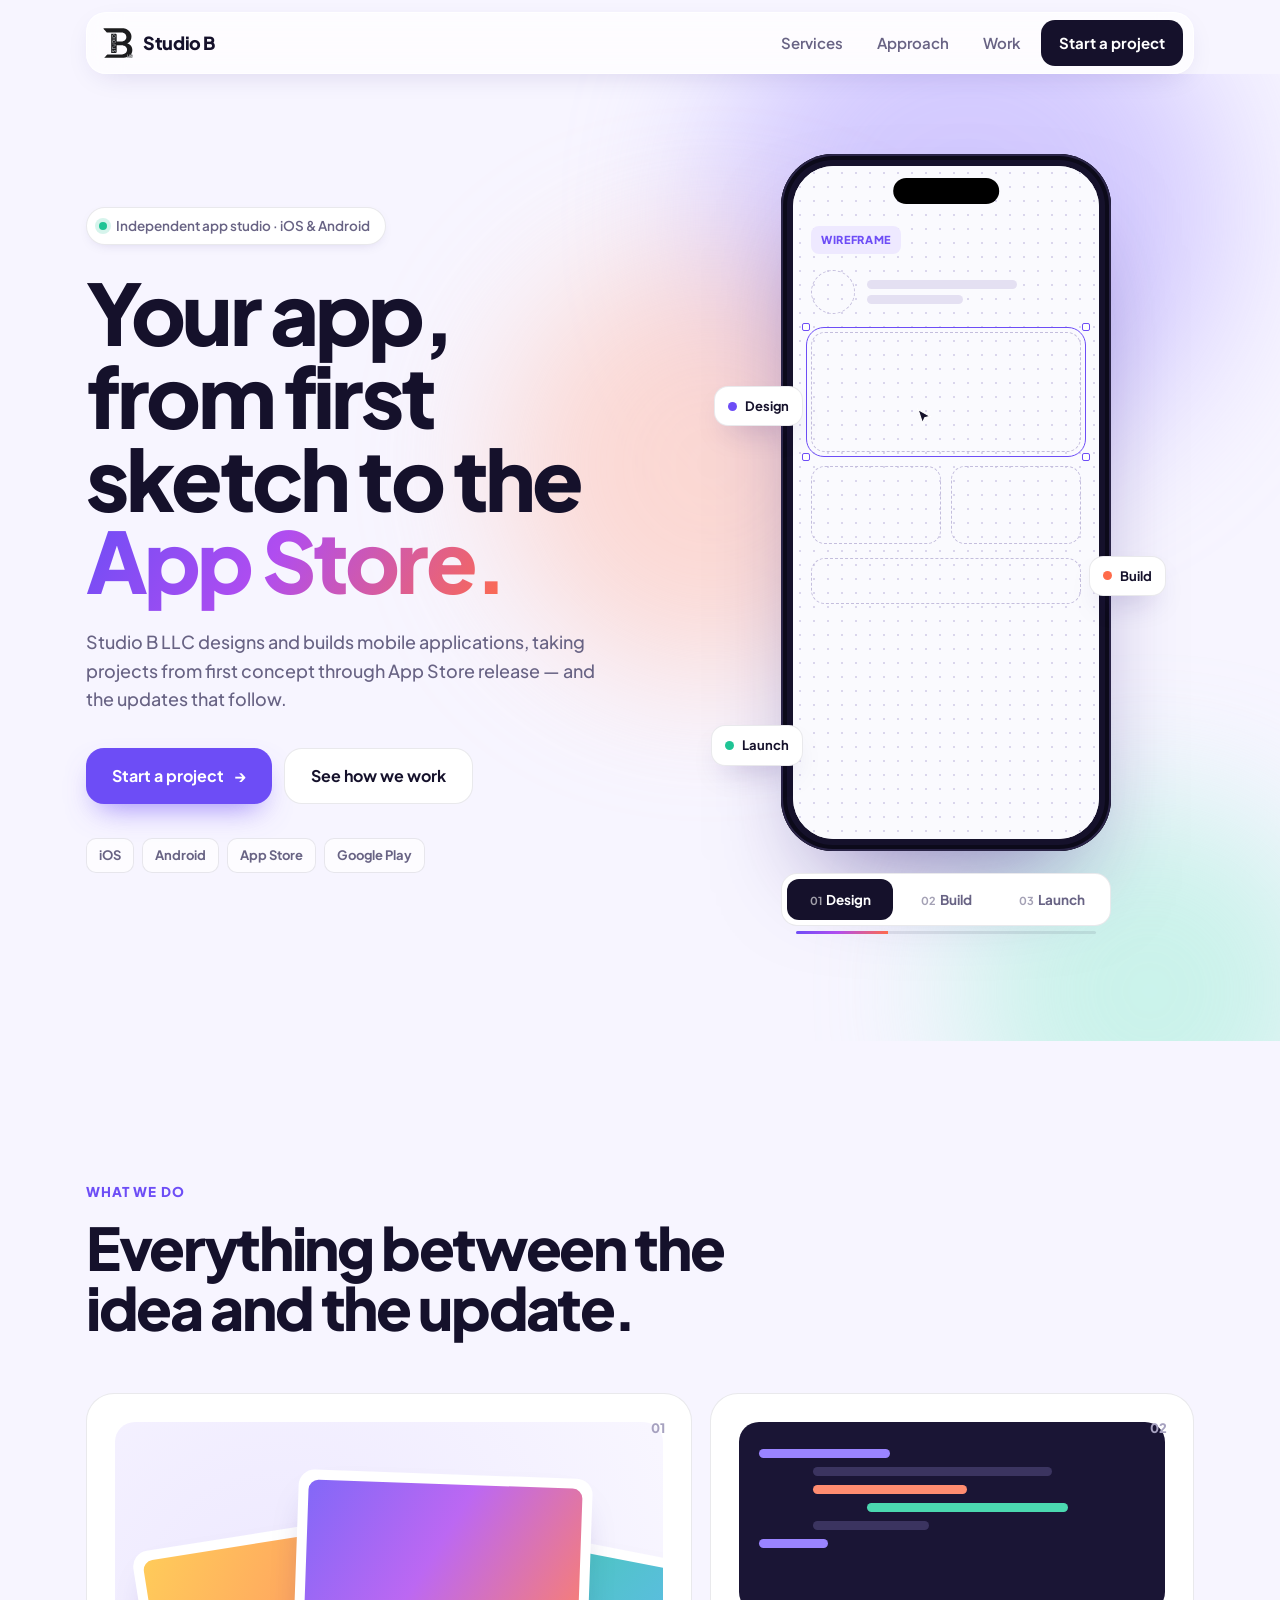
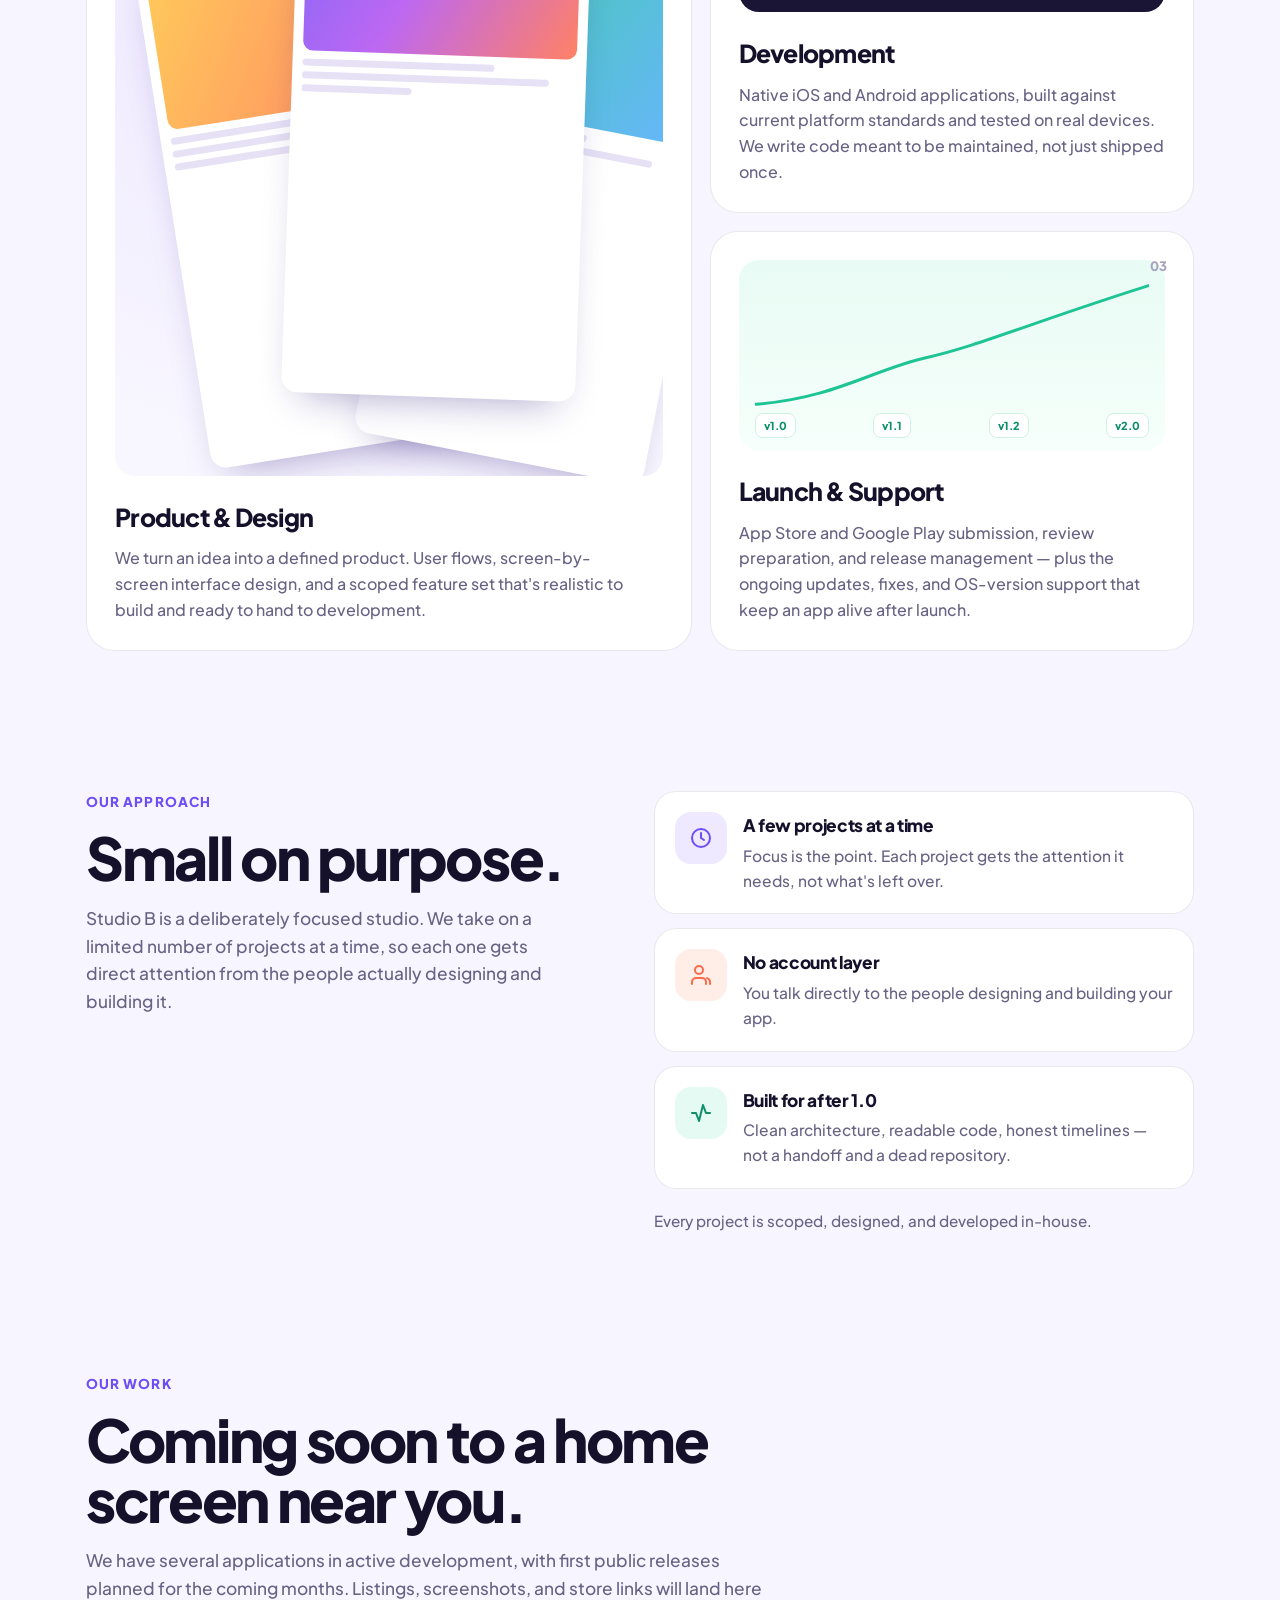
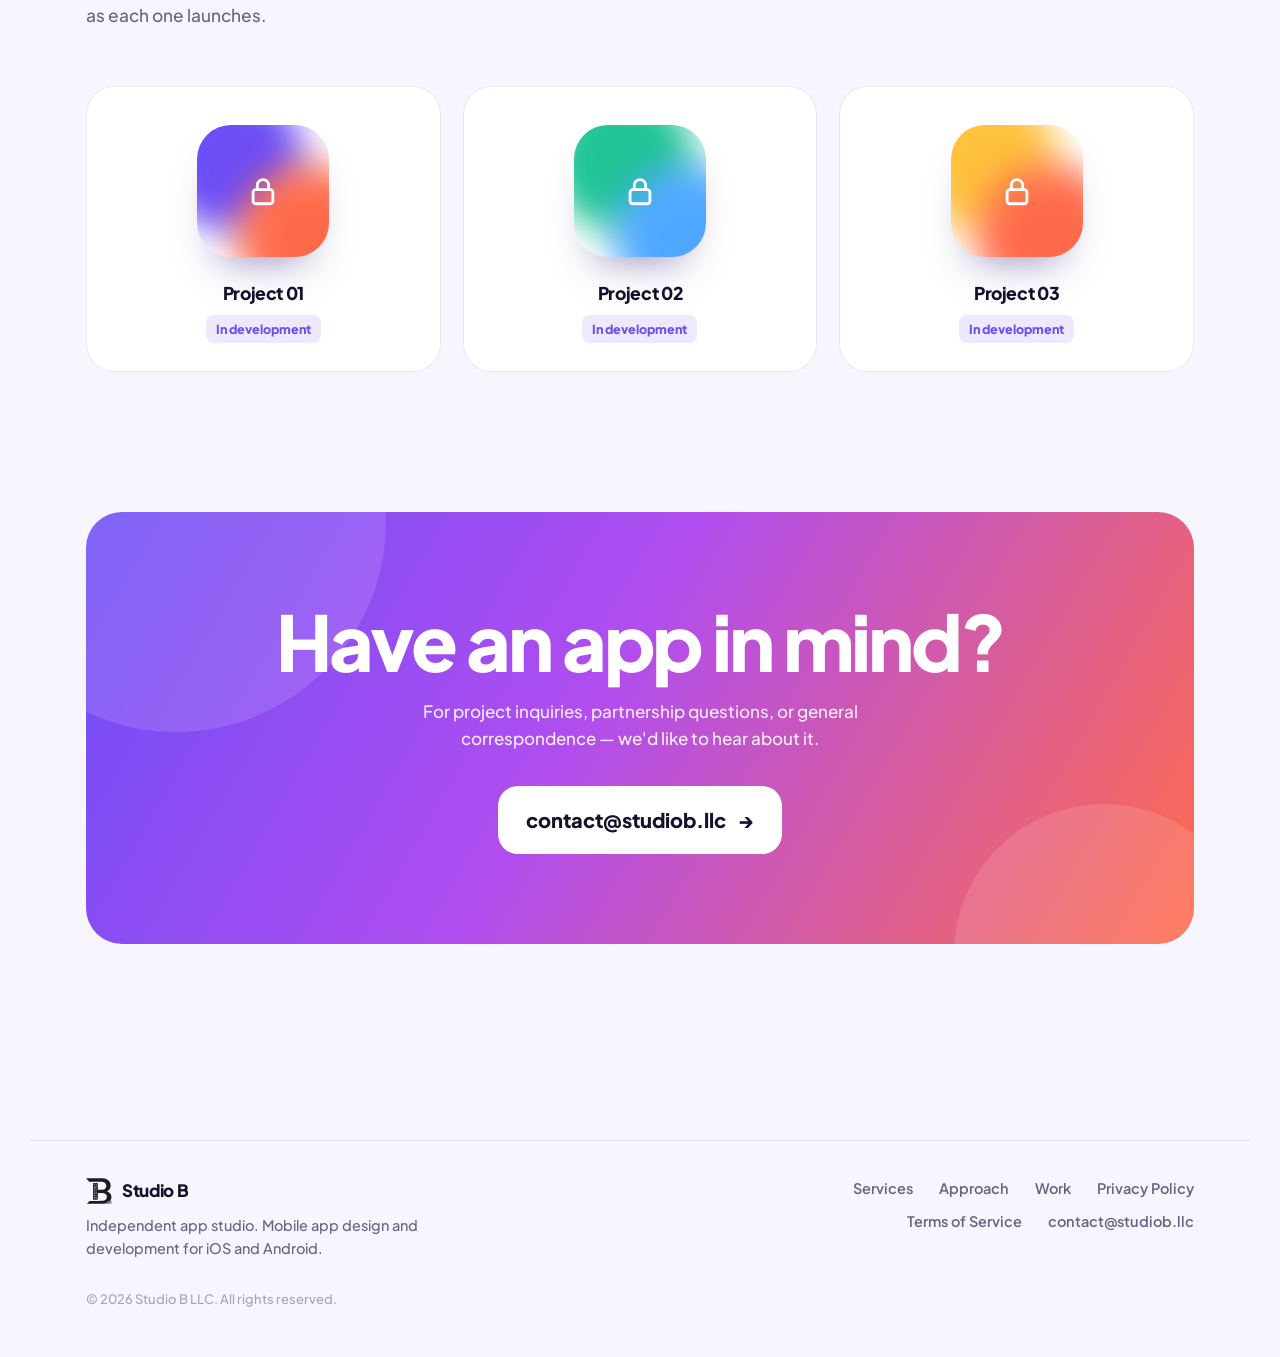
==== commit 1c94fe7a: "Use studiob.llc as the canonical host The Pages custom domain is the bare studiob.llc, with www redi" ====
--- a/index.html
+++ b/index.html
@@ -5,7 +5,7 @@
 <meta name="viewport" content="width=device-width, initial-scale=1">
 <title>Studio B LLC — Mobile app design &amp; development</title>
 <meta name="description" content="Studio B LLC is an independent app studio. We design and build iOS and Android apps, taking projects from first concept through App Store release and the updates that follow.">
-<link rel="canonical" href="https://www.studiob.llc/">
+<link rel="canonical" href="https://studiob.llc/">
 <meta name="theme-color" content="#F7F5FF">
 
 <link rel="icon" href="favicon.ico" sizes="48x48">
@@ -16,8 +16,8 @@
 <meta property="og:site_name" content="Studio B LLC">
 <meta property="og:title" content="Studio B LLC — Your app, from first sketch to the App Store">
 <meta property="og:description" content="An independent app studio designing and building iOS and Android apps — from first concept through release, and the updates that follow.">
-<meta property="og:url" content="https://www.studiob.llc/">
-<meta property="og:image" content="https://www.studiob.llc/assets/img/og-image.png">
+<meta property="og:url" content="https://studiob.llc/">
+<meta property="og:image" content="https://studiob.llc/assets/img/og-image.png">
 <meta property="og:image:width" content="1200">
 <meta property="og:image:height" content="630">
 <meta property="og:image:alt" content="Studio B LLC logo beside the line: Your app, from first sketch to the App Store.">
@@ -36,8 +36,8 @@
   "@context": "https://schema.org",
   "@type": "Organization",
   "name": "Studio B LLC",
-  "url": "https://www.studiob.llc/",
-  "logo": "https://www.studiob.llc/logo.png",
+  "url": "https://studiob.llc/",
+  "logo": "https://studiob.llc/logo.png",
   "email": "contact@studiob.llc",
   "description": "Independent app studio designing and building iOS and Android applications."
 }
